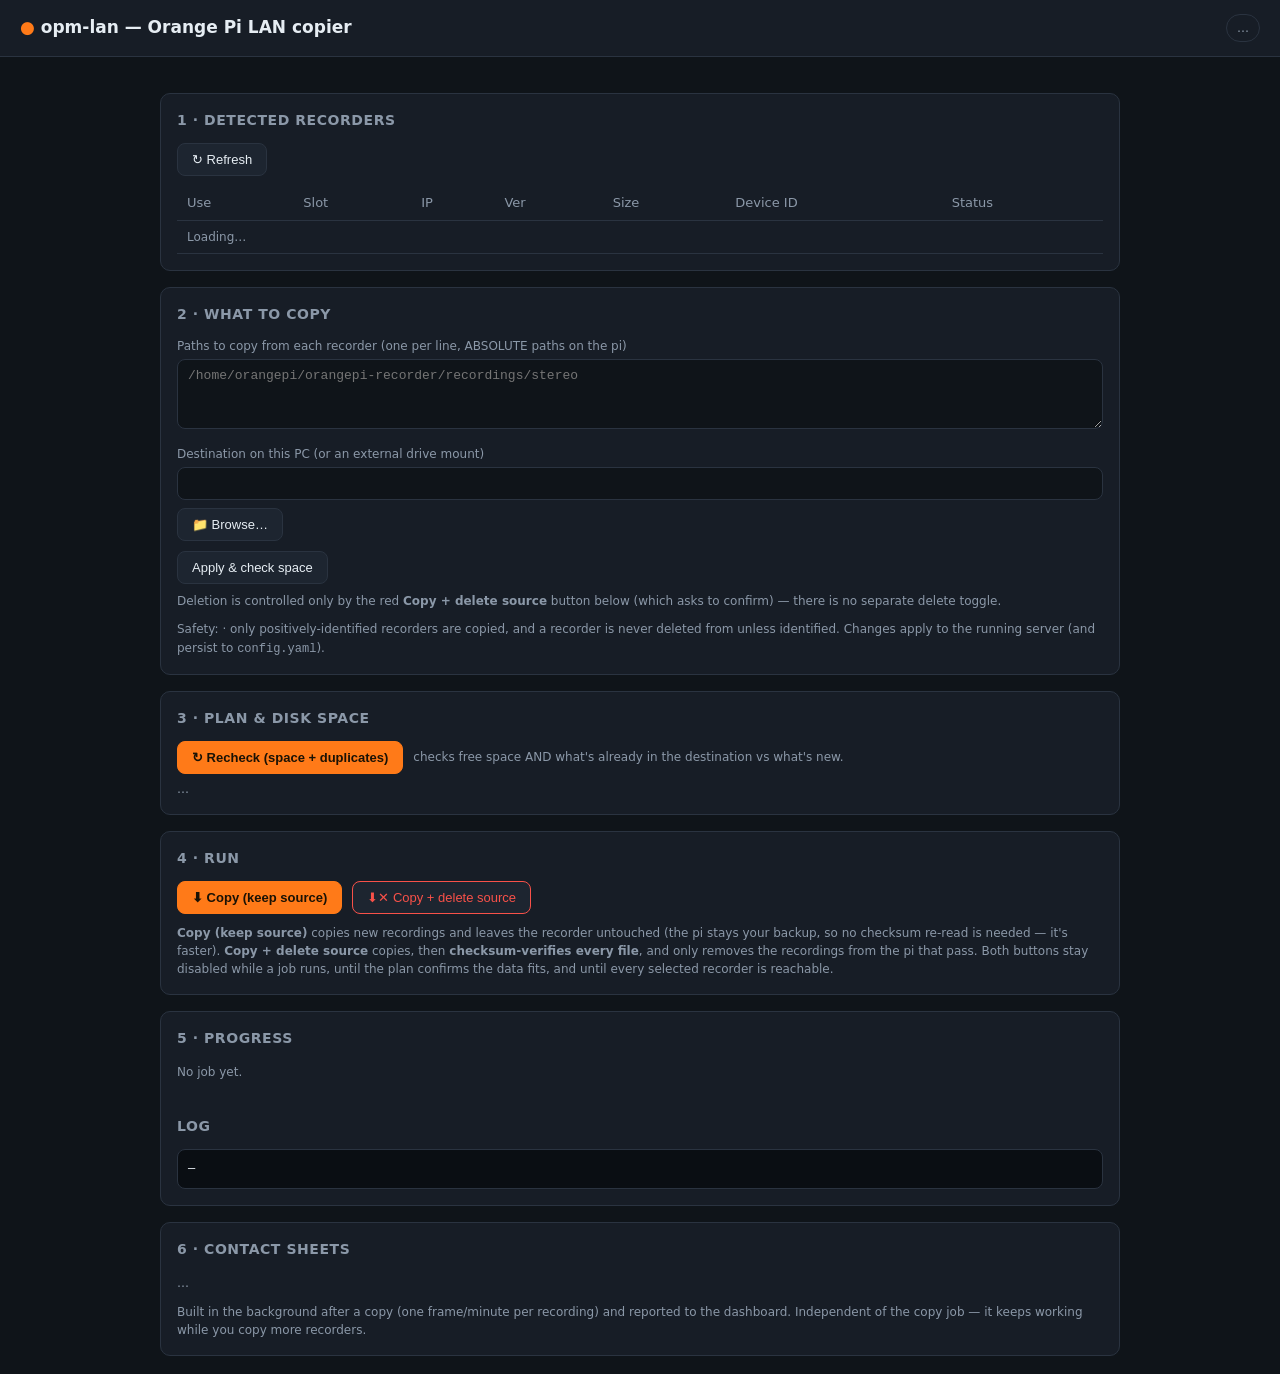
==== opm-lan/web/index.html @ 1c2eee0c "Initial commit: opm-lan copier + fleet ops tools + setup CLAUDE.md Copy-station + fleet-operations t" ====
<!doctype html>
<html lang="en">
<head>
<meta charset="utf-8">
<meta name="viewport" content="width=device-width, initial-scale=1">
<title>opm-lan - Orange Pi LAN copier</title>
<style>
  :root{
    --bg:#0f1419; --panel:#171d26; --panel2:#1d2530; --line:#2a3340;
    --fg:#e6edf3; --mut:#8b98a8; --acc:#ff7a18; --ok:#3fb950; --warn:#d29922; --bad:#f85149; --blu:#388bfd;
  }
  *{box-sizing:border-box}
  body{margin:0;background:var(--bg);color:var(--fg);font:14px/1.5 system-ui,Segoe UI,Roboto,sans-serif;overflow-x:hidden}
  header{display:flex;align-items:center;gap:12px;padding:14px 20px;background:var(--panel);border-bottom:1px solid var(--line)}
  header h1{font-size:17px;margin:0;font-weight:600}
  header .dot{color:var(--acc)}
  .role{margin-left:auto;font-size:12px;padding:4px 10px;border-radius:999px;border:1px solid var(--line);color:var(--mut)}
  .role.root{color:var(--ok);border-color:var(--ok)} .role.noroot{color:var(--warn);border-color:var(--warn)}
  .upd{font-size:12px;padding:5px 12px;border-radius:999px;cursor:pointer;background:var(--acc);border:1px solid var(--acc);color:#1a1205;font-weight:600}
  .upd:hover:not(:disabled){filter:brightness(1.08)}
  .upd:disabled{opacity:.7;cursor:default}
  main{max-width:1000px;margin:0 auto;padding:20px;display:grid;grid-template-columns:minmax(0,1fr);gap:16px}
  .panel{background:var(--panel);border:1px solid var(--line);border-radius:10px;padding:16px;min-width:0}
  .panel h2{margin:0 0 12px;font-size:14px;font-weight:600;color:var(--mut);text-transform:uppercase;letter-spacing:.04em}
  .row{display:flex;gap:10px;align-items:center;flex-wrap:wrap}
  button{background:var(--panel2);color:var(--fg);border:1px solid var(--line);border-radius:8px;padding:8px 14px;font-size:13px;cursor:pointer}
  button:hover:not(:disabled){border-color:var(--acc)}
  button:disabled{opacity:.45;cursor:not-allowed}
  button.primary{background:var(--acc);border-color:var(--acc);color:#1a1205;font-weight:600}
  button.danger{border-color:var(--bad);color:var(--bad)}
  button.danger:hover:not(:disabled){background:var(--bad);color:#fff}
  table{width:100%;border-collapse:collapse;font-size:13px}
  th,td{text-align:left;padding:7px 10px;border-bottom:1px solid var(--line)}
  th{color:var(--mut);font-weight:500}
  td.mono,.mono{font-family:ui-monospace,SFMono-Regular,Menlo,monospace}
  .badge{font-size:11px;padding:2px 8px;border-radius:999px;border:1px solid var(--line)}
  .badge.ok{color:var(--ok);border-color:var(--ok)} .badge.no{color:var(--mut)}
  .rowbtn{font-size:11px;padding:3px 9px;margin-left:8px;background:var(--panel2);border:1px solid var(--line);border-radius:6px;color:var(--fg);cursor:pointer}
  .rowbtn:hover{border-color:var(--acc)}
  label.fld{display:block;margin:10px 0}
  label.fld span{display:block;color:var(--mut);font-size:12px;margin-bottom:4px}
  input[type=text],textarea{width:100%;background:var(--bg);color:var(--fg);border:1px solid var(--line);border-radius:8px;padding:8px 10px;font-family:ui-monospace,monospace;font-size:13px}
  textarea{min-height:70px;resize:vertical}
  .hint{color:var(--mut);font-size:12px}
  .check{display:flex;gap:8px;align-items:center}
  .cardgrid{display:flex;gap:10px;overflow-x:auto;overflow-y:hidden;max-width:100%;padding-bottom:8px;scroll-snap-type:x proximity;
            scrollbar-width:thin;scrollbar-color:var(--line) var(--bg)}
  .cardgrid > .ccard{flex:0 0 300px;scroll-snap-align:start}
  .cardgrid::-webkit-scrollbar{height:10px}
  .cardgrid::-webkit-scrollbar-thumb{background:var(--line);border-radius:999px}
  .cardgrid::-webkit-scrollbar-track{background:var(--bg);border-radius:999px}
  .ccard{background:var(--panel2);border:1px solid var(--line);border-radius:8px;padding:10px 12px}
  .ccard .top{display:flex;justify-content:space-between;align-items:center;margin-bottom:4px;gap:8px}
  .ccard .cid{font-weight:600}
  .stage{font-size:12px;padding:2px 8px;border-radius:999px;border:1px solid var(--line);color:var(--mut)}
  .stage.copying,.stage.mounting,.stage.verifying,.stage.deleting,.stage.premounted,.stage.contactsheet,.stage.reporting{color:var(--blu);border-color:var(--blu)}
  .stage.done{color:var(--ok);border-color:var(--ok)}
  .stat-ok{color:var(--ok)} .stat-bad{color:var(--bad)} .stat-warn{color:var(--warn)}
  .bar{height:10px;background:var(--bg);border:1px solid var(--line);border-radius:999px;overflow:hidden;margin:8px 0 6px}
  .bar > i{display:block;height:100%;background:var(--acc);width:0;transition:width .5s}
  .bar.done > i{background:var(--ok)}
  .sbar{display:inline-block;width:72px;height:8px;background:var(--bg);border:1px solid var(--line);border-radius:999px;overflow:hidden;vertical-align:middle;margin-right:6px}
  .sbar > i{display:block;height:100%;background:var(--acc);width:0;transition:width .5s}
  .sbar.done > i{background:var(--ok)}
  .donebar{display:flex;align-items:center;justify-content:space-between;gap:8px;flex-wrap:wrap;margin-top:8px;padding-top:7px;border-top:1px solid var(--line);font-size:12px}
  .donebar button{padding:5px 10px;font-size:12px}
  .speed{display:inline-block;font-family:ui-monospace,monospace;font-size:12px;padding:3px 9px;border:1px solid var(--line);border-radius:6px;margin-right:8px;color:var(--blu)}
  .fit{padding:8px 12px;border-radius:8px;font-size:13px;margin:8px 0}
  .fit.ok{background:rgba(63,185,80,.10);border:1px solid var(--ok);color:#9ff0ad}
  .fit.bad{background:rgba(248,81,73,.12);border:1px solid var(--bad);color:#ffb3ae}
  .fit.warn{background:rgba(210,153,34,.12);border:1px solid var(--warn);color:#f0d28a}
  details{margin:6px 0} summary{cursor:pointer;color:var(--mut);font-size:12px;padding:2px 0}
  .subsys{border-left:2px solid var(--line);margin:4px 0 6px 4px;padding-left:8px;overflow-x:auto;
          scrollbar-width:thin;scrollbar-color:var(--line) var(--bg)}
  .sesstbl{width:100%;border-collapse:collapse;font-size:12px;margin:2px 0}
  .sesstbl th,.sesstbl td{padding:3px 6px;border-bottom:1px solid var(--line);text-align:left;white-space:nowrap}
  .sesstbl th{color:var(--mut);font-weight:500;font-size:11px}
  .sesstbl tr:last-child td{border-bottom:0}
  .sesstbl td:first-child,.sesstbl th:first-child{width:16px;text-align:center;padding:3px 2px}
  .srow{display:flex;align-items:center;gap:6px;font-size:11px;line-height:1.6;padding:2px 0;border-bottom:1px solid var(--line)}
  .srow:last-child{border-bottom:0}
  .srow .when{flex:0 0 auto;color:var(--mut)}
  .srow .ssize{flex:0 0 auto;min-width:46px;text-align:right;color:var(--mut)}
  .srow .sbar{flex:1 1 auto;width:auto;min-width:30px;margin:0}
  .srow .spct{flex:0 0 30px;text-align:right;color:var(--mut)}
  .prow{padding:4px 0;border-bottom:1px solid var(--line);font-size:11px}
  .prow:last-child{border-bottom:0}
  .prow .ptop{display:flex;gap:8px;align-items:center}
  .prow .ptop .w{flex:1 1 auto;min-width:0;color:var(--fg);overflow:hidden;text-overflow:ellipsis;white-space:nowrap}
  .prow .ptop .z{flex:0 0 auto;color:var(--mut)}
  .prow .recs{color:var(--mut);word-break:break-word}
  .thumb{flex:0 0 auto;height:32px;border-radius:3px;border:1px solid var(--line);cursor:pointer;background:#000;object-fit:cover}
  .thumb:hover{border-color:var(--acc)}
  .modal{display:none;position:fixed;inset:0;background:rgba(0,0,0,.82);z-index:50;align-items:center;justify-content:center}
  .modal.open{display:flex}
  .modalbox{background:var(--panel);border:1px solid var(--line);border-radius:10px;padding:10px;max-width:94vw;max-height:92vh}
  .modalbar{display:flex;justify-content:space-between;align-items:center;gap:14px;margin-bottom:8px}
  #modalvid{max-width:90vw;max-height:80vh;display:block;background:#000;border-radius:6px}
  .fslist{max-height:46vh;overflow:auto;border:1px solid var(--line);border-radius:8px;background:var(--bg);scrollbar-width:thin;scrollbar-color:var(--line) var(--bg)}
  .fsrow{padding:7px 12px;border-bottom:1px solid var(--line);cursor:pointer;font-size:13px}
  .fsrow:last-child{border-bottom:0}
  .fsrow:hover{background:var(--panel2)}
  .chip{display:inline-block;font-size:12px;padding:4px 10px;border:1px solid var(--line);border-radius:999px;cursor:pointer;color:var(--mut)}
  .chip:hover{border-color:var(--acc);color:var(--fg)}
  .chip.active{border-color:var(--acc);color:var(--fg);background:var(--panel2)}
  /* the recommended copy target (the big external SSD) — solid accent so it stands out */
  .chip.target{border-color:var(--acc);background:var(--acc);color:#1a1205;font-weight:700;box-shadow:0 0 10px -2px var(--acc)}
  .chip.target:hover{color:#1a1205}
  pre#log{background:#0a0e13;border:1px solid var(--line);border-radius:8px;padding:10px;max-height:260px;overflow:auto;font-size:12px;white-space:pre-wrap;margin:0}
  .msg{padding:8px 12px;border-radius:8px;font-size:13px;margin-bottom:10px}
  .msg.err{background:rgba(248,81,73,.12);border:1px solid var(--bad);color:#ffb3ae}
  .warnbar{background:rgba(210,153,34,.12);border:1px solid var(--warn);color:#f0d28a;padding:10px 14px;border-radius:8px;font-size:13px}
  /* top "update available" flag bar */
  .updatebar{display:flex;align-items:center;gap:10px;background:rgba(255,122,24,.12);border:1px solid var(--acc);color:#f0c89a;padding:10px 14px;border-radius:8px;margin-bottom:14px;font-size:13px}
  .updatebar .flag{font-weight:700;color:var(--acc);white-space:nowrap}
  .updatebar button{background:var(--acc);border-color:var(--acc);color:#1a1205;font-weight:700}
</style>
</head>
<body>
<header>
  <h1><span class="dot">●</span> opm-lan &mdash; Orange Pi LAN copier</h1>
  <span id="role" class="role">…</span>
</header>

<main>
  <div id="updatebar" class="updatebar" style="display:none">
    <span class="flag">⟳ Update available</span>
    <span id="updateinfo" class="hint"></span>
    <span style="flex:1"></span>
    <button id="updatebtn" onclick="applyUpdate()">Update</button>
  </div>
  <div id="rootwarn"></div>

  <!-- DETECT -->
  <section class="panel">
    <h2>1 &middot; Detected recorders</h2>
    <div class="row" style="margin-bottom:10px">
      <button onclick="detect(true)">↻ Refresh</button>
      <span id="detsum" class="hint"></span>
    </div>
    <table>
      <thead><tr><th>Use</th><th>Slot</th><th>IP</th><th>Ver</th><th>Size</th><th>Device ID</th><th>Status</th></tr></thead>
      <tbody id="cards"><tr><td colspan="7" class="hint">Loading…</td></tr></tbody>
    </table>
  </section>

  <!-- CONFIG -->
  <section class="panel">
    <h2>2 &middot; What to copy</h2>
    <label class="fld">
      <span>Paths to copy from each recorder (one per line, ABSOLUTE paths on the pi)</span>
      <textarea id="paths" placeholder="/home/orangepi/orangepi-recorder/recordings/stereo"></textarea>
    </label>
    <label class="fld">
      <span>Destination on this PC (or an external drive mount)</span>
      <div class="row" style="gap:8px">
        <input id="dest" type="text" style="flex:1 1 auto">
        <button type="button" onclick="openBrowser()">📁 Browse…</button>
      </div>
    </label>
    <div class="row" style="margin-top:10px">
      <button onclick="applyConfig()">Apply &amp; check space</button>
      <span id="cfgnote" class="hint"></span>
    </div>
    <p class="hint" style="margin:8px 0 0">Deletion is controlled only by the red <b>Copy + delete source</b> button below (which asks to confirm) — there is no separate delete toggle.</p>
    <p class="hint" style="margin:10px 0 0">Safety: <code id="reqlabel" class="mono"></code> · only positively-identified recorders are copied, and a recorder is never deleted from unless identified. Changes apply to the running server (and persist to <code>config.yaml</code>).</p>
  </section>

  <!-- PLAN -->
  <section class="panel">
    <h2>3 &middot; Plan &amp; disk space</h2>
    <div class="row" style="margin-bottom:6px">
      <button class="primary" onclick="checkDuplicates()">↻ Recheck (space + duplicates)</button>
      <span class="hint">checks free space AND what's already in the destination vs what's new.</span>
    </div>
    <div id="dupverdict"></div>
    <div id="plan" class="hint">…</div>
  </section>

  <!-- RUN -->
  <section class="panel">
    <h2>4 &middot; Run</h2>
    <div id="runmsg"></div>
    <div class="row">
      <button id="b_copy" class="primary" onclick="run({no_delete:true})">⬇ Copy (keep source)</button>
      <button id="b_del" class="danger" onclick="runDelete()">⬇✕ Copy + delete source</button>
    </div>
    <p class="hint" style="margin:10px 0 0"><b>Copy (keep source)</b> copies new recordings and leaves the recorder untouched (the pi stays your backup, so no checksum re-read is needed — it's faster). <b>Copy + delete source</b> copies, then <b>checksum-verifies every file</b>, and only removes the recordings from the pi that pass. Both buttons stay disabled while a job runs, until the plan confirms the data fits, and until every selected recorder is reachable.</p>
  </section>

  <!-- VIDEO PREVIEW MODAL -->
  <div id="modal" class="modal" onclick="if(event.target.id==='modal')closeModal()">
    <div class="modalbox">
      <div class="modalbar"><span id="modalcap" class="mono hint"></span><button onclick="closeModal()">✕ close</button></div>
      <div id="modalclips" class="row" style="gap:6px;margin-bottom:8px;flex-wrap:wrap"></div>
      <video id="modalvid" controls preload="metadata"></video>
    </div>
  </div>

  <!-- DESTINATION FOLDER PICKER -->
  <div id="fsmodal" class="modal" onclick="if(event.target.id==='fsmodal')closeBrowser()">
    <div class="modalbox" style="width:680px;max-width:94vw">
      <div class="modalbar"><b>Choose destination folder</b><button onclick="closeBrowser()">✕ close</button></div>
      <div id="fsmounts" class="row" style="margin-bottom:8px"></div>
      <div class="row" style="gap:8px;margin-bottom:8px">
        <button onclick="fsUp()">↑ Up</button>
        <span id="fspath" class="mono" style="flex:1 1 auto;overflow:hidden;text-overflow:ellipsis;white-space:nowrap"></span>
      </div>
      <div id="fslist" class="fslist"></div>
      <div class="row" style="justify-content:space-between;margin-top:10px">
        <span id="fsfree" class="hint"></span>
        <button class="primary" onclick="fsUse()">Use this folder</button>
      </div>
    </div>
  </div>

  <!-- PROGRESS -->
  <section class="panel">
    <h2>5 &middot; Progress</h2>
    <div id="jobhdr" style="margin-bottom:10px"><span class="hint">No job yet.</span></div>
    <div id="prog" class="cardgrid"></div>
    <h2 style="margin-top:16px">Log</h2>
    <pre id="log">—</pre>
  </section>

  <!-- CONTACT SHEETS / ANALYSIS -->
  <section class="panel">
    <h2>6 &middot; Contact sheets</h2>
    <div id="anbody"><span class="hint">…</span></div>
    <p class="hint" style="margin:10px 0 0">Built in the background after a copy (one frame/minute per recording) and reported to the dashboard. Independent of the copy job — it keeps working while you copy more recorders.</p>
  </section>
</main>

<script>
const $ = id => document.getElementById(id);
let planFits = false, planPlaceholder = true, planHealthy = true, jobRunning = false, tickN = 0, submitting = false;

async function jget(u){ const r = await fetch(u); return r.json(); }
async function jpost(u,b){ const r = await fetch(u,{method:'POST',headers:{'Content-Type':'application/json'},body:JSON.stringify(b||{})}); return r.json(); }

function fmtBytes(n){ if(n===undefined||n===null) return '?'; const u=['B','KB','MB','GB','TB']; let f=Math.max(0,n),i=0; while(f>=1024&&i<u.length-1){f/=1024;i++;} return f.toFixed(i?1:0)+u[i]; }

// The wired-link indicator (top-right) — the ethernet analog of opm's root badge.
function setLink(d){
  const el=$('role');
  const ok = !!(d && d.iface);
  el.textContent = ok ? `● ${d.iface} · ready` : 'no wired link';
  el.className = 'role ' + (ok?'root':'noroot');
  $('rootwarn').innerHTML = ok ? '' :
    '<div class="warnbar">No wired link detected. Connect a recorder over ethernet and set this PC\'s wired connection to “Shared to other computers” so it hands out addresses on the cable.</div>';
}

let lastDetectSig='';
async function detect(force){
  if(force===true) $('detsum').textContent = 'scanning…';
  let d; try { d = await jget('/api/detect'); } catch(e){ return; }
  setLink(d);
  if(d.error){ $('cards').innerHTML=`<tr><td colspan="7" class="stat-bad">${d.error}</td></tr>`; return; }
  // only re-render when the recorder set actually changes, so 2s auto-detect doesn't
  // wipe the user's selections or flicker the table
  const sig = JSON.stringify((d.cards||[]).map(c=>[c.slot,c.label,c.eligible,c.runs,c.size_h,c.device]));
  if(sig===lastDetectSig && force!==true) return;
  lastDetectSig = sig;
  const tb=$('cards'); tb.innerHTML='';
  if(!d.cards.length) tb.innerHTML='<tr><td colspan="7" class="hint">No recorders on the cable. Plug a pi into the switch/cable — it appears automatically.</td></tr>';
  for(const c of d.cards){
    const chk = c.eligible ? `<input type="checkbox" class="csel" data-slot="${c.slot}" checked onchange="precheck()">` : '';
    const runs = (c.runs!=null) ? ` <span class="hint">· ${c.runs} runs</span>` : '';
    const dev = c.device ? ` <span class="badge ok" title="device name from device_info.json">🎚 ${c.device}</span>` : '';
    const openBtn = c.eligible ? ` <button class="rowbtn" onclick="openRecorder('${c.ip}')" title="Browse this recorder's files in your file manager (over SFTP)">📂 Open</button>` : '';
    const status = c.eligible ? `<span class="badge ok">online</span>${dev}${runs}${openBtn}`
      : `<span class="badge no">skip</span> <span class="hint">${c.error||''}</span>`;
    tb.innerHTML += `<tr><td>${chk}</td><td>${c.slot}</td><td class="mono">${c.disk||'-'}</td>
      <td>${c.fstype||'-'}</td><td>${c.size_h||'-'}</td><td class="mono">${c.label||'-'}</td><td>${status}</td></tr>`;
  }
  $('detsum').textContent = `${d.count} recorder(s) on ${d.iface||'the cable'}${d.eligible?` · ${d.eligible} online`:''} · auto-refreshing`;
  precheck();
}

async function openRecorder(ip){
  $('detsum').textContent = 'opening in Files…';
  let r; try { r = await jpost('/api/open', {ip}); } catch(e){ r = {ok:false, msg:String(e)}; }
  if(!r.ok){ alert('Could not open: ' + (r.msg||'unknown error')); return; }
  $('detsum').textContent = r.msg || 'opened';
}

async function loadConfig(){
  const c = await jget('/api/config');
  $('paths').value = (c.copy_paths||[]).join('\n');
  $('dest').value = c.destination||'';
  $('reqlabel').textContent = c.require_label || '(unguarded)';
}

async function applyConfig(){
  const paths = $('paths').value.split('\n').map(s=>s.trim()).filter(Boolean);
  const c = await jpost('/api/config', {copy_paths:paths, destination:$('dest').value});
  $('cfgnote').textContent = c.placeholder ? '⚠ paths still contain the REPLACE_ME placeholder' : 'applied ✓';
  $('cfgnote').className = 'hint ' + (c.placeholder?'stat-warn':'stat-ok');
  await precheck();
}

function selectedSlots(){ return [...document.querySelectorAll('.csel:checked')].map(e=>+e.dataset.slot); }

async function precheck(){
  const slots = selectedSlots();
  const p = await jpost('/api/precheck', {slots});
  renderPlan(p);
}

async function checkDuplicates(){
  $('dupverdict').innerHTML = '<div class="fit warn">Checking destination for already-copied recordings…</div>';
  await precheck();
  $('dupverdict').scrollIntoView({behavior:'smooth', block:'nearest'});
}

function sessionsHtml(sessions, slot){
  if(!sessions || !sessions.length) return '';
  const rows = sessions.map(s=>{
    const when = s.date ? `${s.date} ${s.time||''}`.trim() : (s.name||'?');
    const recs = Object.entries(s.types||{}).map(([k,v])=>`${k}×${v}`).join(', ')||'-';
    const nm = encodeURIComponent(s.name||'');
    const thumb = (slot!=null && s.name)
      ? `<img class="thumb" loading="lazy" src="/api/thumb?slot=${slot}&session=${nm}" onerror="this.style.display='none'" onclick="openPreview(${slot},'${esc(s.name)}')" title="click to play">`
      : '';
    const tag = ('present' in s)
      ? (s.present ? '<span class="stat-ok" title="already in destination — will be skipped">✓</span>'
                   : '<span class="stat-warn" title="not yet copied">⬆</span>')
      : '';
    return `<div class="prow" title="${s.name||''}">
      <div class="ptop">${thumb}${tag}<span class="w mono">${when}</span>
        <span class="z">${fmtBytes(s.bytes)}</span><span class="z">${s.files}f</span></div>
      <div class="recs">${recs}</div></div>`;
  }).join('');
  return `<details class="sess"><summary>${sessions.length} recordings (date · time · records · size · ▶ preview)</summary>
    <div class="subsys">${rows}</div></details>`;
}

async function openPreview(slot, session){
  $('modal').classList.add('open');
  $('modalcap').textContent=`slot ${slot} · ${session} — loading clips…`;
  $('modalclips').innerHTML=''; $('modalvid').removeAttribute('src'); $('modalvid').load();
  const d = await jget(`/api/videos?slot=${slot}&session=${encodeURIComponent(session)}`);
  const vids = d.videos||[];
  if(!vids.some(x=>x.bytes>0)){ $('modalcap').textContent=`slot ${slot} · ${session} — no playable video`; return; }
  $('modalclips').innerHTML = vids.map((x,i)=>{
    const dead = !x.bytes;
    return `<span class="chip${dead?' hint':''}" id="clip${i}" ${dead?'':`onclick="playClip(${slot},'${esc(session)}','${esc(x.file)}',${i})"`} title="${fmtBytes(x.bytes)}">${i+1}. ${x.file}${dead?' (empty)':''}</span>`;
  }).join('');
  const first = vids.findIndex(x=>x.bytes>0);
  playClip(slot, session, vids[first].file, first);
}
function playClip(slot, session, file, idx){
  const v=$('modalvid'), cap=$('modalcap');
  document.querySelectorAll('#modalclips .chip').forEach((c,i)=>c.classList.toggle('active', i===idx));
  cap.textContent=`slot ${slot} · ${session} · ${file} — preparing preview (HEVC→H.264)…`;
  v.onloadeddata=()=>{ cap.textContent=`slot ${slot} · ${session} · ${file} — preview (downsampled)`; };
  v.onerror=()=>{ cap.textContent=`slot ${slot} · ${session} · ${file} — preview unavailable`; };
  v.src=`/api/video?slot=${slot}&session=${encodeURIComponent(session)}&file=${encodeURIComponent(file)}`;
  v.load(); v.play().catch(()=>{});
}
function closeModal(){
  const v=$('modalvid'); v.pause(); v.removeAttribute('src'); v.load();
  $('modalclips').innerHTML=''; $('modal').classList.remove('open');
}
document.addEventListener('keydown', e=>{ if(e.key==='Escape'){ closeModal(); closeBrowser(); } });

let fsCur=null, fsParent=null;
function esc(s){ return (s||'').replace(/\\/g,'\\\\').replace(/'/g,"\\'"); }
function openBrowser(){ fsNav($('dest').value||''); $('fsmodal').classList.add('open'); }
function closeBrowser(){ $('fsmodal').classList.remove('open'); }
async function fsNav(path){
  const d = await jget('/api/listdir?path='+encodeURIComponent(path||''));
  fsCur = d.path; fsParent = d.parent;
  $('fspath').textContent = d.path; $('fspath').title = d.path;
  $('fsfree').textContent = `${fmtBytes(d.free)} free of ${fmtBytes(d.total)}${d.writable?'':' · not writable here'}`;
  $('fsfree').className = 'hint ' + (d.writable?'':'stat-warn');
  // The big external drive (the Extreme SSD) is the intended copy target — find the
  // largest-capacity USB mount and make it stand out (solid accent + ⭐ + "recommended"),
  // listed first, so it's never confused with the small internal disk.
  const _mounts = d.mounts||[];
  const _ext = m => m.tran==='usb' || /^\/(media|mnt|run\/media)\//.test(m.path||'');
  let _big=null, _bmax=-1;
  for(const m of _mounts){ if((m.total||0) > _bmax){ _bmax=m.total||0; _big=m; } }
  const _tgt = (_big && _ext(_big)) ? _big.path : null;
  const _sorted = _mounts.slice().sort((a,b)=>(a.path===_tgt?0:1)-(b.path===_tgt?0:1));
  $('fsmounts').innerHTML =
    _sorted.map(m=>{ const t = m.path===_tgt;
      return `<span class="chip${t?' target':''}" onclick="fsNav('${esc(m.path)}')" title="${fmtBytes(m.free)} free of ${fmtBytes(m.total)}${t?' — recommended target':''}">${t?'⭐ ':(m.tran==='usb'?'💾 ':'🗄 ')}${m.label||m.path} · ${fmtBytes(m.free)} free${t?' · recommended':''}</span>`;
    }).join('')
    + (d.home?`<span class="chip" onclick="fsNav('${esc(d.home)}')">🏠 home</span>`:'');
  let rows = d.parent ? `<div class="fsrow" onclick="fsNav('${esc(d.parent)}')">⬑ ..</div>` : '';
  rows += (d.dirs||[]).map(e=>`<div class="fsrow" onclick="fsNav('${esc(e.path)}')">📁 ${e.name}</div>`).join('');
  if(!d.dirs || !d.dirs.length) rows += '<div class="fsrow hint">(no sub-folders here)</div>';
  $('fslist').innerHTML = rows;
}
function fsUp(){ if(fsParent) fsNav(fsParent); }
function fsUse(){ if(fsCur){ $('dest').value = fsCur; closeBrowser(); applyConfig(); } }

function renderPlan(p){
  if(p.error){ $('plan').innerHTML=`<div class="fit bad">${p.error}</div>`; planFits=false; updateRunButtons(); return; }
  planPlaceholder = p.placeholder;
  const sick = p.unhealthy || [];
  planHealthy = sick.length === 0;
  planFits = p.fits && p.cards.length>0 && !p.placeholder && planHealthy;
  // health verdict first — an unreachable recorder blocks copying until it's back
  let verdict = '';
  if(sick.length){
    verdict += `<div class="fit bad"><b>⚠ ${sick.length} recorder(s) need attention before copying:</b><br>`
      + sick.map(u=>`slot ${u.slot} (${u.card_id}) — ${u.msg}`).join('<br>')
      + `<br><span class="hint">Check the cable / power, press <b>↻ Refresh</b>, then <b>Recheck</b>.</span></div>`;
  }
  // duplicate-check verdict (shown above the plan)
  if(p.cards && p.cards.length && !p.placeholder && planHealthy){
    const tn = p.total_new||0, tp = p.total_present||0, tot = tn+tp;
    if(tot && tn===0)
      verdict += `<div class="fit ok"><b>✓ Nothing new to copy</b> — all ${tot} recording(s) are already in the destination.</div>`;
    else if(tot)
      verdict += `<div class="fit warn"><b>⬆ ${tn} new recording(s) to copy</b> (${fmtBytes(p.need)})${tp?` · ${tp} already in the destination (skipped)`:''}.</div>`;
  }
  if($('dupverdict')) $('dupverdict').innerHTML = verdict;
  let html='';
  if(p.placeholder) html += `<div class="fit warn">Set real paths in “What to copy” above, then Apply.</div>`;
  else if(!p.cards.length) html += `<div class="fit warn">No recorders selected.</div>`;
  html += `<div><b>Destination</b> <span class="mono">${p.destination}</span></div>`;
  if(p.cards.length){
    const cls = !p.fits ? 'bad' : (p.tight ? 'warn' : 'ok');
    const msg = !p.fits
      ? `Won't fit — needs ${fmtBytes(p.need)}, only ${fmtBytes(p.dest_free)} free. Free space or change the destination.`
      : `Fits — needs ${fmtBytes(p.need)} of ${fmtBytes(p.dest_free)} free → ${fmtBytes(p.after_free)} left after.${p.tight?' (low headroom)':''}`;
    html += `<div class="fit ${cls}">${msg}</div>`;
  }
  if(p.dest_is_fat32){
    const over = p.fat_oversize || [];
    let m = 'Destination is FAT32: ownership/permissions aren\'t preserved (fine for recordings)';
    m += over.length
      ? `, and <b>${over.length} file(s) are ≥ 4 GB and cannot be stored</b> (e.g. ${over[0].file} = ${fmtBytes(over[0].bytes)}). Use exFAT or NTFS for those.`
      : ' — no file exceeds the 4 GB FAT32 limit, so you\'re fine.';
    html += `<div class="fit ${over.length?'bad':'warn'}">⚠ ${m}</div>`;
  }
  let cards='';
  for(const c of p.cards){
    const body = (c.healthy === false)
      ? `<div class="fit bad" style="margin:6px 0 0">⚠ ${c.health_msg||'recorder unreachable'} — check the cable and Recheck.</div>`
      : `<div>to copy: <b>${fmtBytes(c.new_bytes)}</b> new${c.present_count?` · <span class="stat-ok">${c.present_count} already there</span>`:''} · ${(c.sessions||[]).length} recordings</div>
      <div class="hint">Recorder disk free: ${fmtBytes(c.src_free)} of ${fmtBytes(c.src_total)}</div>
      ${sessionsHtml(c.sessions, c.slot)}`;
    const warn = (c.missing_warn && c.missing_warn.length)
      ? `<div class="fit warn" style="margin:6px 0 0">⚠ Paths not found on this recorder (slot ${c.slot}): <span class="mono">${c.missing_warn.join(', ')}</span> — nothing will be copied from there (recordings still copy normally).</div>`
      : '';
    cards += `<div class="ccard">
      <div class="top"><span class="cid">slot ${c.slot}${c.device?` · 🎚 ${c.device}`:` · ${c.card_id}`}</span>
        <span class="hint mono">${c.disk}</span></div>
      ${c.device?`<div class="hint">device <b class="stat-ok">${c.device}</b> · recordings copy to <span class="mono">${c.device}_&lt;date-time&gt;/</span></div>`:''}
      <div class="hint mono" title="destination folder for this recorder">→ ${c.card_id}/</div>
      ${warn}
      ${body}
    </div>`;
  }
  if(cards) html += `<div class="cardgrid" style="margin-top:8px">${cards}</div>`;
  $('plan').innerHTML = html;
  updateRunButtons();
}

function updateRunButtons(){
  const block = jobRunning || submitting || !planFits || !planHealthy;
  $('b_copy').disabled = block;
  $('b_del').disabled = block;
}

function showRunMsg(m){ $('runmsg').innerHTML = m ? `<div class="msg err">${m}</div>` : ''; }

async function run(opts){
  if(submitting || jobRunning) return;                     // guard against double-submit
  submitting = true; updateRunButtons();
  try{
    await applyConfig();
    const slots = selectedSlots();
    if(!slots.length){ showRunMsg('Select at least one recorder.'); return; }
    if(!planFits){ showRunMsg('Not enough space at the destination — see Plan & space.'); return; }
    if(!planHealthy){ showRunMsg('A selected recorder is unreachable — check the cable and Recheck first.'); return; }
    const r = await jpost('/api/run', Object.assign({slots}, opts));
    if(r.error){ showRunMsg(r.error); return; }
    ejectState = {}; showRunMsg(''); jobRunning = true; tick();   // reflect the new job immediately
  } catch(e){ showRunMsg('Could not start: ' + e); }
  finally{ submitting = false; updateRunButtons(); }
}

function runDelete(){
  if(submitting || jobRunning) return;
  const slots = selectedSlots();
  if(!slots.length){ showRunMsg('Select at least one recorder.'); return; }
  if(!confirm(`This will COPY, then CHECKSUM-VERIFY every file, then DELETE the verified recordings from ${slots.length} recorder(s) (the pi). Files that fail verification are kept. Continue?`)) return;
  run({no_delete:false});
}

// Contact-sheet / analysis status (polled a few times slower than the job tick).
function renderAnalysis(a){
  const el = $('anbody'); if(!el) return;
  if(!a || a.enabled===false){
    el.innerHTML = `<div class="hint">Contact-sheet analysis is off${a&&a.reason?`: <span class="mono">${a.reason}</span>`:''}.<br>Needs <code>ffmpeg</code> + <code>opencv-python-headless</code> + <code>numpy</code> — install them and restart the server.</div>`;
    return;
  }
  // Cumulative truth from the markers (a.rollup) — NOT the sweep's per-pass counters,
  // which reset each pass and made "0 reported / all built" look like nothing uploaded.
  const r = a.rollup || {};
  const total = r.total||0, up = r.uploaded||0, built = r.built||0,
        unf = r.unfinalized||0, q = r.queued||0, errs = a.errors||0;
  const processed = up + unf;                       // reached a terminal state
  const pct = total ? Math.round(processed*100/total) : 0;
  let html = `<div class="row" style="gap:8px;flex-wrap:wrap">
    <span class="badge ${up?'ok':'no'}">${up} / ${total} uploaded to dashboard</span>
    ${unf?`<span class="badge" style="color:var(--warn);border-color:var(--warn)">${unf} unfinalized · no thumbnail</span>`:''}
    ${built?`<span class="badge">${built} built · upload pending</span>`:''}
    ${q?`<span class="badge">${q} queued</span>`:''}
    ${errs?`<span class="badge" style="color:var(--bad);border-color:var(--bad)">${errs} error(s)</span>`:''}</div>
    <div class="bar ${(total&&processed>=total)?'done':''}" style="margin-top:10px"><i style="width:${pct}%"></i></div>`;
  const c = a.current;
  if(total===0){
    html += `<div class="hint" style="margin-top:8px">No recordings analyzed yet — copy a recorder first.</div>`;
  } else if(c){
    const p = Math.round((c.pct||0)*100);
    html += `<div class="hint" style="margin-top:8px">⏳ Generating <span class="mono">${c.card_id||''} · ${c.run||''}</span> ${p}%</div>`;
  } else if(q===0 && built===0){
    html += `<div class="hint stat-ok" style="margin-top:8px">✓ Done — ${up} uploaded${unf?`, ${unf} unfinalized (undecodable — no thumbnail)`:''}.</div>`;
  } else {
    html += `<div class="hint" style="margin-top:8px">Working… ${up} of ${total} uploaded so far.</div>`;
  }
  el.innerHTML = html;
}
async function pollAnalysis(){
  let a; try { a = await jget('/api/analysis'); } catch(e){ return; }
  renderAnalysis(a);
}

// opm-lan has no git self-update; the bar stays hidden (api/update reports unavailable).
let updateApplying = false;
let lastUpdate = null;
function renderUpdate(u){ const bar=$('updatebar'); if(bar) bar.style.display='none'; }
async function pollUpdate(){ /* no-op for opm-lan */ }
async function applyUpdate(){ /* no-op for opm-lan */ }

// Spoken announcement when a copy finishes, so whoever started it can step away and
// be called back to the screen. Web Speech API — best-effort.
function announce(text){
  try{
    if(!('speechSynthesis' in window)) return;
    window.speechSynthesis.cancel();
    const u = new SpeechSynthesisUtterance(text);
    u.rate = 0.95; u.volume = 1;
    window.speechSynthesis.speak(u);
  }catch(e){ /* audio is best-effort */ }
}

// Single continuous poller (every 1s): always reflects the SERVER's current job in
// the progress tab, and auto-detects recorders when idle.
async function tick(){
  let s; try { s = await jget('/api/status'); } catch(e){ return; }
  lastStatus = s;
  const busy = !!(s.running || s.starting);
  const justFinished = jobRunning && !busy;
  jobRunning = busy;
  if(busy || justFinished || (tickN===0 && s.started_at)) renderProgress(s);
  if(!busy){
    if(justFinished){
      announce('LAN copy finished. Please check the screen.');
      detect(true);                                         // copy done -> refresh plan/detection
    }
    else if(!document.hidden && tickN % 2 === 0) detect();  // idle: auto-detect ~every 2s
  }
  updateRunButtons();
  tickN++;
}

async function addDevices(){
  showRunMsg('Adding connected recorders to the session…');
  const r = await jpost('/api/add', {});
  if(r.error && !r.added){ showRunMsg(r.error); return; }
  showRunMsg(r.added ? `Added ${r.added} recorder(s): ${(r.devices||[]).join(', ')}`
                     : 'No new recorders to add.');
}

async function cancelJob(){
  if(!confirm('Stop the copy now? Recordings already copied are kept — nothing is lost (no source files are deleted unless already verified on the destination).')) return;
  const r = await jpost('/api/cancel', {});
  if(r.error) showRunMsg(r.error);
}

let ejectState = {};   // slot -> {ok:bool, msg:string, busy:bool}
let lastStatus = null;

function doneBanner(c){
  const ok = c.status==='ok';
  const label = ok ? '✓ Done — safe to disconnect this recorder' : `finished: ${c.status}`;
  const es = ejectState[c.slot];
  // Re-copy & verify: re-pulls this one recorder — re-copies anything missing or changed,
  // then checks every recording is on the destination by name + size. The recorder is never deleted.
  const recheckBtn = (es && es.ok) ? ''
    : `<button id="recheck${c.slot}" onclick="recheckSlot(${c.slot})" title="Re-pull this recorder, then verify every file is on the destination by name + size. Re-copies anything missing or changed. The source on the pi is never deleted.">↻ Re-copy &amp; verify</button>`;
  let ctrl;
  if(es && es.ok){
    ctrl = `<span class="stat-ok">✓ ${es.msg}</span>`;
  } else {
    const err = es ? `<span class="stat-bad" style="margin-right:8px">${es.msg}</span>` : '';
    ctrl = `${err}${recheckBtn} <button id="eject${c.slot}" onclick="ejectSlot(${c.slot})">✓ Done (safe to disconnect)</button>`;
  }
  return `<div class="donebar"><span class="${ok?'stat-ok':'stat-bad'}">${label}</span><span>${ctrl}</span></div>`;
}

async function recheckSlot(slot){
  if(submitting || jobRunning) return;                     // one job at a time
  if(!confirm(`Re-copy slot ${slot} and verify?\n\nAnything missing or changed is re-copied, then every recording is checked onto the destination by name + size. The source on the recorder is NOT deleted.`)) return;
  submitting = true; updateRunButtons();
  try{
    const r = await jpost('/api/run', {slots:[slot], recheck:true});
    if(r.error){ showRunMsg(r.error); return; }
    ejectState = {}; showRunMsg(''); jobRunning = true; tick();
  } catch(e){ showRunMsg('Could not start re-copy: ' + e); }
  finally{ submitting = false; updateRunButtons(); }
}

async function ejectSlot(slot){
  const b=document.getElementById('eject'+slot);
  if(b){ b.disabled=true; b.textContent='…'; }
  let r;
  try { r = await jpost('/api/eject', {slot}); }
  catch(e){ r = {error: 'request failed: ' + e}; }
  ejectState[slot] = r.error
    ? {ok:false, msg:r.error}
    : {ok:true, msg:(r.message || 'safe to disconnect')};
  if(lastStatus) renderProgress(lastStatus);
}

function sessRows(c){
  const ss = c.sessions||[];
  if(!ss.length) return '';
  const rows = ss.map(s=>{
    const pct = s.bytes ? Math.min(100, Math.round((s.copied||0)*100/s.bytes)) : (s.done?100:0);
    const icon = s.done ? '<span class="stat-ok">✓</span>'
      : (s.copied>0 ? '<span class="stat-warn">▶</span>' : '<span class="hint">·</span>');
    const when = (s.date && s.time) ? `${s.date.slice(5)} ${s.time}` : (s.name || '?');
    return `<div class="srow" title="${s.name||''}">${icon}<span class="when mono">${when}</span>
      <span class="ssize">${fmtBytes(s.bytes)}</span>
      <span class="sbar ${s.done?'done':''}"><i style="width:${pct}%"></i></span>
      <span class="spct">${pct}%</span></div>`;
  }).join('');
  const open = (c.stage && c.stage!=='done' && c.stage!=='pending') ? 'open' : '';
  return `<details class="sess" ${open}><summary>recordings ${c.progress?.sessions_done||0}/${c.dirs_total||0} (per-recording)</summary>
    <div class="subsys">${rows}</div></details>`;
}

function renderProgress(s){
  const cards = Object.values(s.cards||{}).sort((a,b)=>a.slot-b.slot);
  const io = s.io||{read_mbps:0,write_mbps:0};
  const ov = s.overall||{};
  const etaPill = (s.running && ov.eta) ? `<span class="speed">ETA ${ov.eta}</span>` : '';
  const cancelBtn = s.running
    ? (s.cancelling ? '<button disabled>cancelling…</button>'
                    : '<button class="danger" onclick="cancelJob()">✕ Cancel copy</button>')
    : '';
  const addBtn = (s.running && !s.cancelling)
    ? '<button class="primary" style="margin-left:8px" onclick="addDevices()" title="Add any newly-connected recorders to this running session — the ones already copying are untouched">➕ Add connected devices</button>'
    : '';
  $('jobhdr').innerHTML = s.started_at
    ? `${cancelBtn}${addBtn}<span class="speed" style="margin-left:8px">link ${io.read_mbps.toFixed(0)} MB/s</span><span class="speed">write ${io.write_mbps.toFixed(0)} MB/s</span>${etaPill}
       <span class="hint">${s.mode||''} · ${s.running?(s.cancelling?'cancelling…':'running…'):'finished '+(s.finished_at||'')}${s.do_delete?' · delete ON':''}</span>`
    : (s.starting ? '<span class="hint">Preparing job — scanning recorders…</span>'
                  : '<span class="hint">No job yet.</span>');
  const g=$('prog'); g.innerHTML='';
  for(const c of cards){
    const pr=c.progress||{percent:0};
    const done = c.stage==='done';
    const pct = pr.percent||0;
    const cls = c.status==='ok' ? 'stat-ok' : c.status==='cancelled' ? 'stat-warn' : (c.status==='pending'||!done) ? '' : 'stat-bad';
    g.innerHTML += `<div class="ccard">
      <div class="top"><span class="cid">slot ${c.slot}${c.device?` · 🎚 ${c.device}`:` · ${c.card_id||''}`}</span>
        <span class="stage ${c.stage}">${c.stage==='contactsheet'?'contact sheets':c.stage==='mounting'?'connecting':c.stage}</span></div>
      <div class="hint mono">${c.disk||''}${c.label?(' · '+c.label):''}${c.size_h?(' · '+c.size_h):''}</div>
      <div class="bar ${done&&c.status==='ok'?'done':''}"><i style="width:${pct}%"></i></div>
      <div class="hint">${pct}% · ${fmtBytes(pr.bytes_done)}/${fmtBytes(c.bytes_total)} · recordings ${pr.sessions_done||0}/${c.dirs_total||0}${(c.stage==='copying'&&pr.rate_mbps)?(' · '+pr.rate_mbps.toFixed(1)+' MB/s'):''}${pr.eta?(' · ETA '+pr.eta):''}</div>
      <div style="margin-top:4px">status: <b class="${cls}">${c.status}</b></div>
      ${(c.stage==='contactsheet'||(pr.sheet&&(pr.sheet.total||0)>0))?`<div class="hint" style="margin-top:3px">📇 contact sheets ${(pr.sheet&&pr.sheet.done)||0}/${(pr.sheet&&pr.sheet.total)||c.dirs_total||0}${(pr.sheet&&pr.sheet.session)?(' · <span class="mono">'+pr.sheet.session+'</span>'):''}</div>`:''}
      ${(c.stage==='deleting'||c.deleted)?`<div class="hint" style="margin-top:3px">source delete <span class="sbar ${c.deleted?'done':''}" style="width:90px"><i style="width:${c.deleted?100:(pr.del_percent||0)}%"></i></span> ${c.deleted?100:(pr.del_percent||0)}%${c.deleted?' · removed from recorder':''}</div>`:''}
      ${sessRows(c)}
      ${c.missing&&c.missing.length?`<div class="hint">not on recorder: ${c.missing.join(', ')}</div>`:''}
      ${c.error?`<div class="stat-bad">${c.error}</div>`:''}
      ${done?doneBanner(c):''}
    </div>`;
  }
  $('log').textContent=(s.log||[]).join('\n')||'—';
  $('log').scrollTop=$('log').scrollHeight;
}

// boot
async function boot(){
  await loadConfig();
  await detect(true);
  await tick();
  setInterval(tick, 1000);
  pollAnalysis();
  setInterval(pollAnalysis, 3000);
}
boot();
</script>
</body>
</html>
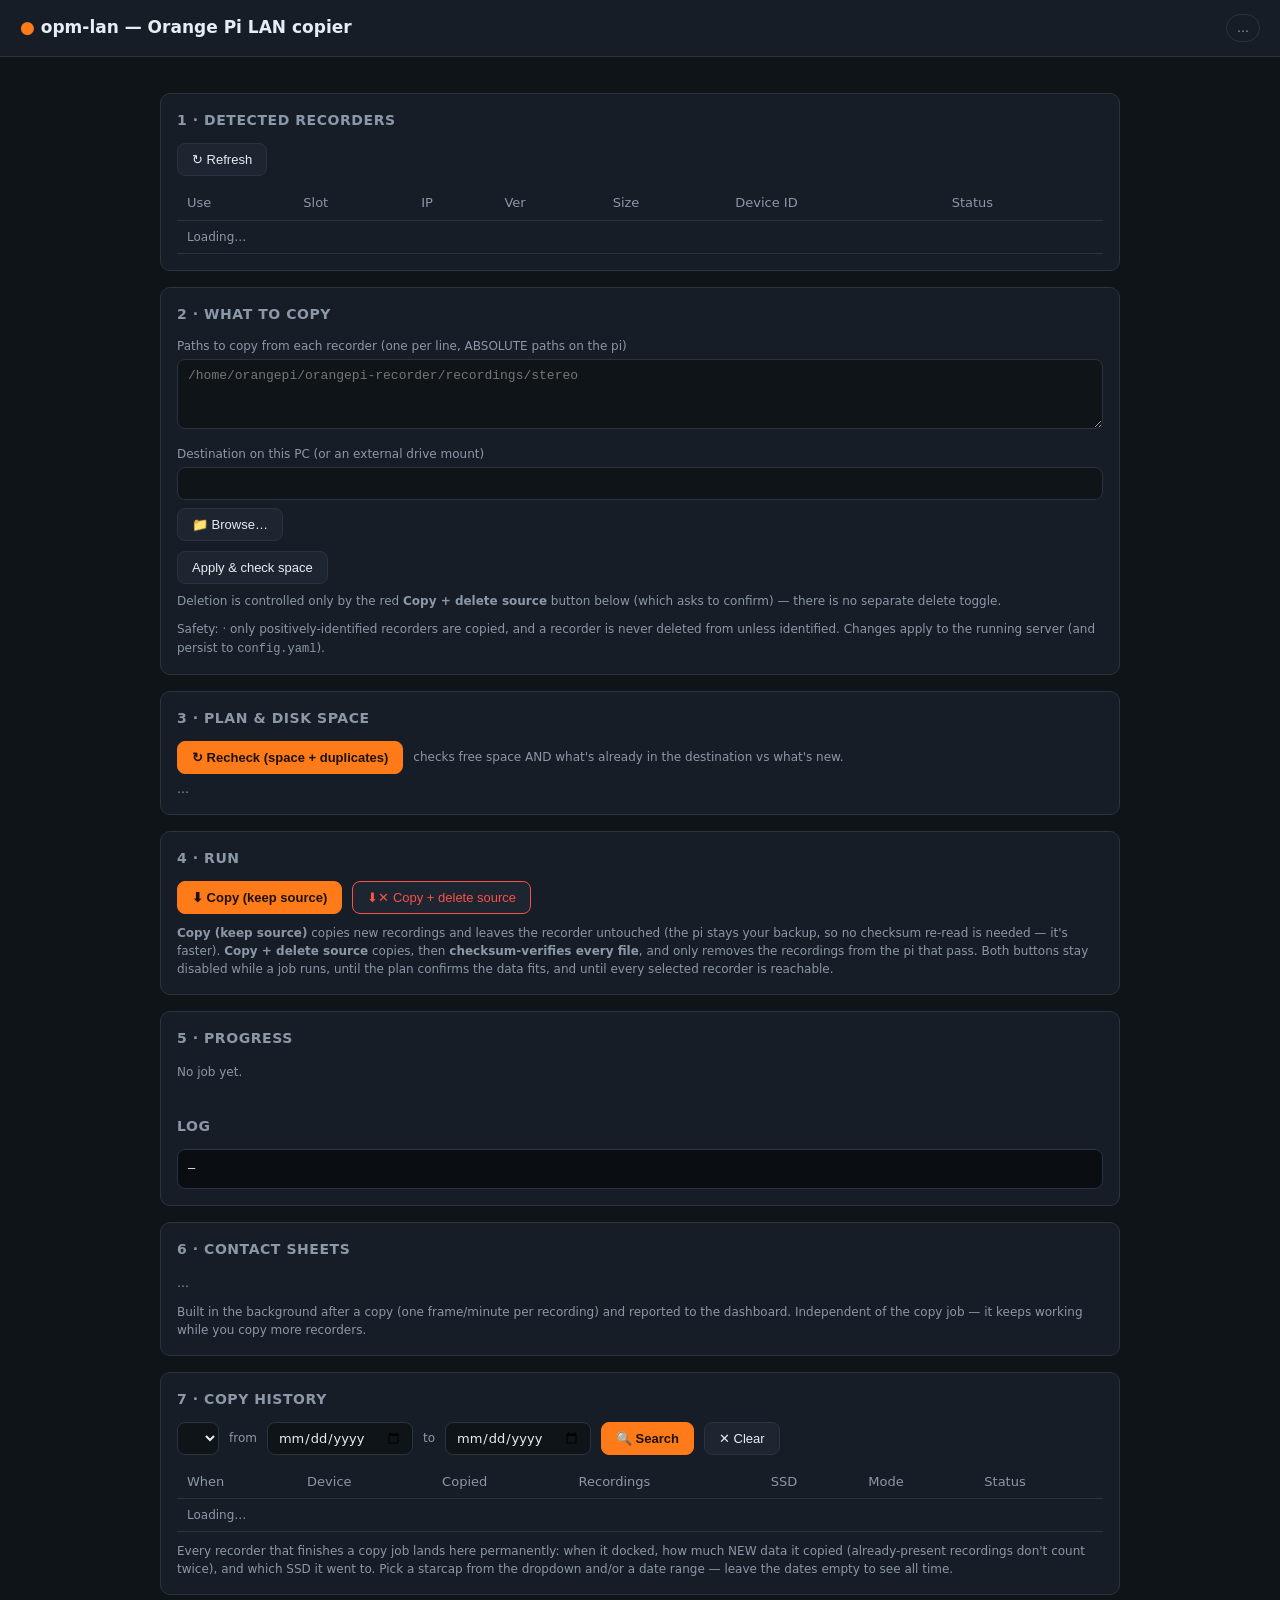
==== commit cd4569ec: "opm-lan: searchable copy-history ledger One JSONL record per recorder per finished copy job (copy_hi" ====
--- a/opm-lan/web/index.html
+++ b/opm-lan/web/index.html
@@ -229,6 +229,29 @@
     <div id="anbody"><span class="hint">…</span></div>
     <p class="hint" style="margin:10px 0 0">Built in the background after a copy (one frame/minute per recording) and reported to the dashboard. Independent of the copy job — it keeps working while you copy more recorders.</p>
   </section>
+
+  <!-- COPY HISTORY -->
+  <section class="panel">
+    <h2>7 &middot; Copy history</h2>
+    <div class="row" style="margin-bottom:10px">
+      <select id="histdev" onchange="loadHistory()" title="show only this starcap"
+              style="background:var(--bg);color:var(--fg);border:1px solid var(--line);border-radius:8px;padding:7px 10px;font-size:13px;font-family:inherit"></select>
+      <span class="hint">from</span>
+      <input id="histfrom" type="date" onchange="loadHistory()" title="start of the date range (leave both empty for all time)"
+             style="background:var(--bg);color:var(--fg);border:1px solid var(--line);border-radius:8px;padding:7px 10px;font-size:13px;font-family:inherit">
+      <span class="hint">to</span>
+      <input id="histto" type="date" onchange="loadHistory()" title="end of the date range (leave both empty for all time)"
+             style="background:var(--bg);color:var(--fg);border:1px solid var(--line);border-radius:8px;padding:7px 10px;font-size:13px;font-family:inherit">
+      <button class="primary" onclick="loadHistory()">🔍 Search</button>
+      <button onclick="histClear()">✕ Clear</button>
+      <span id="histsum" class="hint"></span>
+    </div>
+    <table>
+      <thead><tr><th>When</th><th>Device</th><th>Copied</th><th>Recordings</th><th>SSD</th><th>Mode</th><th>Status</th></tr></thead>
+      <tbody id="histrows"><tr><td colspan="7" class="hint">Loading…</td></tr></tbody>
+    </table>
+    <p class="hint" style="margin:10px 0 0">Every recorder that finishes a copy job lands here permanently: when it docked, how much NEW data it copied (already-present recordings don't count twice), and which SSD it went to. Pick a starcap from the dropdown and/or a date range — leave the dates empty to see all time.</p>
+  </section>
 </main>
 
 <script>
@@ -268,7 +291,8 @@
     const runs = (c.runs!=null) ? ` <span class="hint">· ${c.runs} runs</span>` : '';
     const dev = c.device ? ` <span class="badge ok" title="device name from device_info.json">🎚 ${c.device}</span>` : '';
     const openBtn = c.eligible ? ` <button class="rowbtn" onclick="openRecorder('${c.ip}')" title="Browse this recorder's files in your file manager (over SFTP)">📂 Open</button>` : '';
-    const status = c.eligible ? `<span class="badge ok">online</span>${dev}${runs}${openBtn}`
+    const vncBtn = c.eligible ? ` <button class="rowbtn" onclick="vncRecorder('${c.ip}')" title="Open this recorder's live desktop over VNC (runs in the background; closes/cleans up when you close the TigerVNC window)">🖥️ VNC</button>` : '';
+    const status = c.eligible ? `<span class="badge ok">online</span>${dev}${runs}${openBtn}${vncBtn}`
       : `<span class="badge no">skip</span> <span class="hint">${c.error||''}</span>`;
     tb.innerHTML += `<tr><td>${chk}</td><td>${c.slot}</td><td class="mono">${c.disk||'-'}</td>
       <td>${c.fstype||'-'}</td><td>${c.size_h||'-'}</td><td class="mono">${c.label||'-'}</td><td>${status}</td></tr>`;
@@ -282,6 +306,13 @@
   let r; try { r = await jpost('/api/open', {ip}); } catch(e){ r = {ok:false, msg:String(e)}; }
   if(!r.ok){ alert('Could not open: ' + (r.msg||'unknown error')); return; }
   $('detsum').textContent = r.msg || 'opened';
+}
+
+async function vncRecorder(ip){
+  $('detsum').textContent = 'opening VNC…';
+  let r; try { r = await jpost('/api/vnc', {ip}); } catch(e){ r = {ok:false, msg:String(e)}; }
+  if(!r.ok){ alert('Could not open VNC: ' + (r.msg||'unknown error')); return; }
+  $('detsum').textContent = r.msg || 'VNC opening';
 }
 
 async function loadConfig(){
@@ -564,6 +595,7 @@
     if(justFinished){
       announce('LAN copy finished. Please check the screen.');
       detect(true);                                         // copy done -> refresh plan/detection
+      loadHistory();                                        // the job just added ledger rows
     }
     else if(!document.hidden && tickN % 2 === 0) detect();  // idle: auto-detect ~every 2s
   }
@@ -690,6 +722,53 @@
   $('log').scrollTop=$('log').scrollHeight;
 }
 
+// copy-history panel — searchable ledger of every finished per-recorder copy.
+// Device filter: exact-match dropdown (starcap1..100 + anything odd the ledger
+// has seen). Date filter: optional from/to range — both empty = all time.
+let histDevSig = '';
+function initHistDev(extra){
+  const sel = $('histdev');
+  const base = ['', ...Array.from({length:100}, (_,i)=>'starcap'+(i+1))];
+  const seen = new Set(base.map(s=>s.toLowerCase()));
+  const opts = base.slice();
+  for(const d of (extra||[])) if(!seen.has(d.toLowerCase())){ opts.push(d); seen.add(d.toLowerCase()); }
+  const sig = opts.join('|');
+  if(sig === histDevSig) return;          // unchanged — don't reset the user's selection
+  histDevSig = sig;
+  const cur = sel.value;
+  sel.innerHTML = opts.map(o=>`<option value="${o}">${o||'all starcaps'}</option>`).join('');
+  sel.value = opts.includes(cur) ? cur : '';
+}
+function histClear(){ $('histdev').value=''; $('histfrom').value=''; $('histto').value=''; loadHistory(); }
+async function loadHistory(){
+  const dev = encodeURIComponent($('histdev').value), from = $('histfrom').value, to = $('histto').value;
+  let d; try { d = await jget(`/api/history?device=${dev}&from=${from}&to=${to}`); } catch(e){ return; }
+  initHistDev(d.all_devices);
+  const rows = (d.records||[]).map(r=>{
+    const stat = r.status==='ok' ? '<span class="stat-ok">ok</span>'
+      : r.status==='cancelled' ? '<span class="stat-warn">cancelled</span>'
+      : `<span class="stat-bad">${r.status}</span>`;
+    const del = r.deleted ? ' <span title="recordings verified then removed from the pi">·&nbsp;pi&nbsp;wiped</span>' : '';
+    const part = (r.bytes_copied < r.bytes_total)
+      ? ` <span class="hint" title="recorder held ${fmtBytes(r.bytes_total)} total; the rest was already on the SSD from an earlier copy">of ${fmtBytes(r.bytes_total)}</span>` : '';
+    return `<tr>
+      <td class="mono">${r.date||''} ${r.time||''}</td>
+      <td><b>${r.device||r.card_id||'?'}</b>${r.ip?` <span class="hint mono">${r.ip}</span>`:''}</td>
+      <td class="mono">${fmtBytes(r.bytes_copied)}${part}</td>
+      <td class="mono">${r.sessions_new||0} new / ${r.sessions_total||0}</td>
+      <td title="${r.dest||''}">💾 ${(r.ssd&&r.ssd.label)||'?'}</td>
+      <td class="hint">${r.mode||''}${del}</td>
+      <td>${stat}</td></tr>`;
+  });
+  $('histrows').innerHTML = rows.join('')
+    || `<tr><td colspan="7" class="hint">${(d.count===0 && !$('histdev').value && !$('histfrom').value && !$('histto').value)
+        ? 'No copies recorded yet — the ledger starts with the next copy job.'
+        : 'No records match this filter.'}</td></tr>`;
+  $('histsum').textContent = d.count
+    ? `${d.count} record(s) · ${fmtBytes(d.bytes_copied)} copied · ${d.devices} device(s)${d.truncated?' · showing latest 500':''}`
+    : '';
+}
+
 // boot
 async function boot(){
   await loadConfig();
@@ -698,6 +777,7 @@
   setInterval(tick, 1000);
   pollAnalysis();
   setInterval(pollAnalysis, 3000);
+  loadHistory();
 }
 boot();
 </script>
